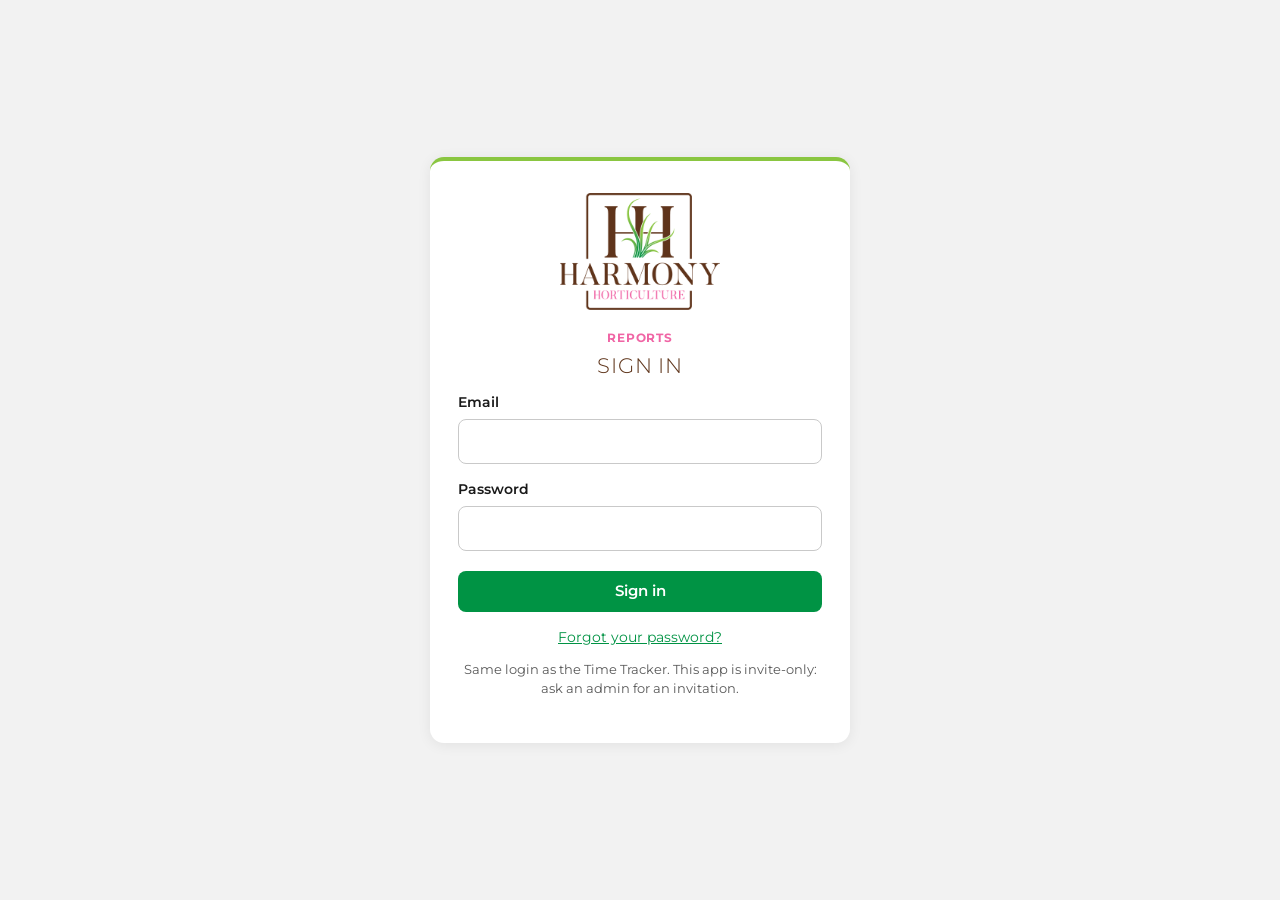
==== index.html @ 2c952960 "Load new app files after every update, and show the version Script and stylesheet links now carry a " ====
<!DOCTYPE html>
<html lang="en">
<head>
  <meta charset="UTF-8">
  <meta name="viewport" content="width=device-width, initial-scale=1">
  <meta name="theme-color" content="#2E5240">
  <link rel="manifest" href="manifest.webmanifest">
  <link rel="apple-touch-icon" href="assets/apple-touch-icon.png">
  <meta name="apple-mobile-web-app-capable" content="yes">
  <meta name="mobile-web-app-capable" content="yes">
  <meta name="apple-mobile-web-app-title" content="HH Reports">
  <meta name="apple-mobile-web-app-status-bar-style" content="default">
  <title>Harmony Horticulture Reports</title>
  <link rel="icon" type="image/png" href="assets/favicon-light.png" media="(prefers-color-scheme: light)">
  <link rel="icon" type="image/png" href="assets/favicon-dark.png" media="(prefers-color-scheme: dark)">
  <link rel="icon" type="image/png" href="assets/favicon-light.png" id="favicon">
  <script>
    // Brown favicon for dark browsers, light one otherwise. Also covers
    // browsers that ignore the media setting on the links above.
    (function () {
      var mq = window.matchMedia && window.matchMedia("(prefers-color-scheme: dark)");
      var set = function () { document.getElementById("favicon").href = mq && mq.matches ? "assets/favicon-dark.png" : "assets/favicon-light.png"; };
      set();
      if (mq && mq.addEventListener) mq.addEventListener("change", set);
    })();
  </script>
  <link rel="preconnect" href="https://fonts.googleapis.com">
  <link rel="preconnect" href="https://fonts.gstatic.com" crossorigin>
  <link href="https://fonts.googleapis.com/css2?family=Montserrat:wght@300;400;500;600;700&display=swap" rel="stylesheet">
  <link rel="stylesheet" href="css/app.css?v=20261118b">
  <link rel="stylesheet" href="css/report.css?v=20261118b">
</head>
<body>
  <!-- Sign in -->
  <div id="authView" class="auth-wrap hidden">
    <div class="auth-card">
      <img class="logo" src="assets/logo.png" alt="Harmony Horticulture">
      <p class="eyebrow">Reports</p>
      <div id="authContent"></div>
    </div>
  </div>

  <!-- App -->
  <div id="appView" class="shell hidden">
    <aside class="sidebar">
      <img class="logo" src="assets/logo-reversed.png" alt="Harmony Horticulture">
      <nav id="sideNav"></nav>
      <div class="who">
        <div id="whoName"></div>
        <div id="whoRole" class="small" style="opacity:0.8"></div>
        <button id="signOutBtn" type="button">Sign out</button>
        <div class="small" style="opacity:0.55;margin-top:8px">Version 2026-11-18b</div>
      </div>
    </aside>
    <header class="topbar">
      <img src="assets/mark-reversed.png" alt="Harmony Horticulture">
      <button id="signOutBtnMobile" type="button">Sign out</button>
    </header>
    <main class="main">
      <div class="container">
        <div id="demoBanner" class="demo-banner hidden">
          Demo mode: sample reports saved in this browser only, and nothing is emailed. Add your Supabase keys in js/config.js to go live.
          <button type="button" class="small secondary" id="resetDemoBtn" style="margin-left:8px">Reset demo data</button>
        </div>
        <section id="view" class="view"></section>
      </div>
    </main>
    <nav class="bottomnav" id="bottomNav"></nav>
  </div>

  <div id="loading" class="auth-wrap"><p class="muted">Loading…</p></div>
  <div id="modalRoot"></div>
  <div id="toast" class="toast hidden" role="status" aria-live="polite"></div>

  <script src="vendor/supabase.min.js?v=20261118b"></script>
  <script src="vendor/docx.umd.js?v=20261118b"></script>
  <script src="vendor/jspdf.umd.min.js?v=20261118b"></script>
  <script src="js/config.js?v=20261118b"></script>
  <script src="js/demo-clients.js?v=20261118b"></script>
  <script src="js/store.js?v=20261118b"></script>
  <script src="js/render.js?v=20261118b"></script>
  <script src="js/exports.js?v=20261118b"></script>
  <script src="js/sample-data.js?v=20261118b"></script>
  <script src="js/app.js?v=20261118b"></script>
  <script>
    // Phone app: lets people use "Add to Home Screen"
    if ("serviceWorker" in navigator) {
      window.addEventListener("load", () => navigator.serviceWorker.register("sw.js").catch(() => {}));
      // When an update arrives, reload once so the newest version is used
      var hadWorker = !!navigator.serviceWorker.controller, reloaded = false;
      navigator.serviceWorker.addEventListener("controllerchange", function () {
        if (hadWorker && !reloaded) { reloaded = true; location.reload(); }
      });
    }
  </script>
</body>
</html>
---- css/app.css ----
/* Harmony Horticulture Report Builder: brand colors, Montserrat, caps titles (shared look with the Time Tracker) */
:root {
  --brown: #5F351B;
  --pink: #F065A5;
  --green: #009344;
  --leaf: #8AC641;
  --text: #1A1A1A;
  --gray: #595959;
  --panel: #F2F2F2;
  --white: #FFFFFF;
  --line: #E2E2E2;
  --radius: 10px;
  /* Deep green from the report app prototype (same as the Time Tracker): sidebar and phone header only.
     Brown is kept for small accents such as headings. */
  --sidebar: #2E5240;
}
* { box-sizing: border-box; }
html, body { margin: 0; padding: 0; }
body {
  font-family: "Montserrat", "Work Sans", Arial, Helvetica, sans-serif;
  font-size: 16px;
  color: var(--text);
  background: var(--panel);
  line-height: 1.45;
}
h1, h2, h3 { font-weight: 300; text-transform: uppercase; letter-spacing: 0.04em; color: var(--brown); margin: 0 0 12px; }
h1 { font-size: 1.6rem; }
h2 { font-size: 1.15rem; }
h3 { font-size: 0.95rem; font-weight: 600; }
.eyebrow { color: var(--pink); text-transform: uppercase; font-weight: 700; font-size: 0.72rem; letter-spacing: 0.08em; margin: 0 0 4px; }
.muted { color: var(--gray); }
.small { font-size: 0.85rem; }
.hidden { display: none !important; }
a { color: var(--green); }

/* Buttons */
button, .btn {
  font: inherit; font-weight: 600; font-size: 0.92rem;
  border: none; border-radius: 8px; padding: 10px 16px; cursor: pointer;
  background: var(--green); color: var(--white);
}
button:hover { filter: brightness(0.93); }
button:disabled { opacity: 0.5; cursor: not-allowed; }
button.secondary { background: var(--white); color: var(--green); border: 1px solid var(--green); }
button.ghost { background: transparent; color: var(--brown); padding: 6px 10px; }
button.danger { background: var(--white); color: #A3123A; border: 1px solid #A3123A; }
button.small { padding: 6px 10px; font-size: 0.8rem; }
.btn-row { display: flex; gap: 8px; flex-wrap: wrap; align-items: center; }

/* Forms */
label { display: block; font-weight: 600; font-size: 0.85rem; margin: 0 0 6px; }
label .req { color: var(--pink); }
input, select, textarea {
  font: inherit; font-size: 1rem; width: 100%;
  padding: 10px 12px; border: 1px solid #C9C9C9; border-radius: 8px; background: var(--white); color: var(--text);
}
input:focus, select:focus, textarea:focus { outline: 2px solid var(--leaf); outline-offset: 0; border-color: var(--green); }
textarea { min-height: 96px; resize: vertical; }
input[type="checkbox"] { width: auto; }
.field { margin-bottom: 16px; position: relative; }
.grid2 { display: grid; grid-template-columns: 1fr 1fr; gap: 0 16px; }
.grid4 { display: grid; grid-template-columns: repeat(4, 1fr); gap: 0 12px; }
.check { display: inline-flex; align-items: center; gap: 8px; font-weight: 500; margin-right: 18px; }
.hint { font-size: 0.8rem; color: var(--gray); margin-top: 4px; }
.error-text { color: #A3123A; font-size: 0.85rem; margin-top: 4px; }

/* Layout */
.shell { display: flex; min-height: 100vh; }
.sidebar {
  width: 250px; flex-shrink: 0; background: var(--sidebar); color: var(--white);
  display: flex; flex-direction: column; padding: 24px 14px; position: sticky; top: 0; height: 100vh;
}
.sidebar .logo { width: 160px; margin: 4px auto 28px; display: block; }
.sidebar nav button {
  display: block; width: 100%; text-align: left; background: transparent; color: var(--white);
  font-weight: 500; padding: 11px 14px; margin-bottom: 4px; border-radius: 8px;
}
.sidebar nav button:hover { background: rgba(255,255,255,0.08); filter: none; }
.sidebar nav button.active { background: rgba(255,255,255,0.16); }
.sidebar nav .nav-label { color: rgba(255,255,255,0.6); text-transform: uppercase; font-size: 0.7rem; font-weight: 700; letter-spacing: 0.08em; margin: 18px 14px 6px; }
.sidebar .who { margin-top: auto; font-size: 0.85rem; padding: 12px 14px; border-top: 1px solid rgba(255,255,255,0.2); }
.sidebar .who button { margin-top: 8px; background: transparent; border: 1px solid rgba(255,255,255,0.5); color: var(--white); padding: 6px 12px; }
.main { flex: 1; min-width: 0; padding: 32px 36px 80px; }
.container { max-width: 1100px; }
.card { background: var(--white); border-radius: var(--radius); padding: 22px; margin-bottom: 20px; box-shadow: 0 1px 2px rgba(0,0,0,0.05); }
.page-head { display: flex; justify-content: space-between; align-items: flex-end; gap: 12px; flex-wrap: wrap; margin-bottom: 18px; }
.page-head h1 { margin: 0; }
.demo-banner { background: var(--pink); color: var(--white); padding: 8px 14px; border-radius: 8px; font-size: 0.85rem; font-weight: 600; margin-bottom: 16px; }

/* Mobile */
.topbar, .bottomnav { display: none; }
@media (max-width: 820px) {
  .sidebar { display: none; }
  .topbar { display: flex; align-items: center; justify-content: space-between; background: var(--sidebar); color: var(--white); padding: 10px 16px; position: sticky; top: 0; z-index: 20; }
  .topbar img { height: 40px; }
  .topbar button { background: transparent; border: 1px solid rgba(255,255,255,0.5); padding: 6px 10px; font-size: 0.8rem; }
  .shell { flex-direction: column; }
  .main { padding: 16px 16px 96px; }
  .bottomnav { display: flex; position: fixed; bottom: 0; left: 0; right: 0; background: var(--white); border-top: 1px solid var(--line); z-index: 20; overflow-x: auto; }
  .bottomnav button { flex: 1; background: transparent; color: var(--gray); font-size: 0.72rem; padding: 12px 6px; border-radius: 0; white-space: nowrap; }
  .bottomnav button.active { color: var(--green); box-shadow: inset 0 3px 0 var(--green); }
  .grid2, .grid4 { grid-template-columns: 1fr; }
  .card { padding: 16px; }
  h1 { font-size: 1.3rem; }
}

/* Sign in */
.auth-wrap { min-height: 100vh; display: flex; align-items: center; justify-content: center; padding: 24px 16px; background: var(--panel); }
.auth-card { background: var(--white); border-radius: 14px; padding: 32px 28px; width: 100%; max-width: 420px; box-shadow: 0 2px 14px rgba(0,0,0,0.07); border-top: 4px solid var(--leaf); }
.auth-card .logo { width: 160px; display: block; margin: 0 auto 20px; }
.auth-card h1 { text-align: center; font-size: 1.3rem; }
.auth-card .eyebrow { text-align: center; }
.auth-card button.primary { width: 100%; margin-top: 4px; }

/* Client search */
.results {
  position: absolute; left: 0; right: 0; top: 100%; z-index: 30; background: var(--white);
  border: 1px solid #C9C9C9; border-radius: 8px; margin-top: 4px; max-height: 280px; overflow-y: auto;
  box-shadow: 0 6px 18px rgba(0,0,0,0.12);
}
.results .group { font-size: 0.7rem; text-transform: uppercase; letter-spacing: 0.08em; color: var(--pink); font-weight: 700; padding: 8px 12px 4px; }
.results button { display: block; width: 100%; text-align: left; background: transparent; color: var(--text); font-weight: 500; border-radius: 0; padding: 10px 12px; }
.results button:hover, .results button.focus { background: var(--panel); }
.results .none { padding: 12px; color: var(--gray); font-size: 0.9rem; }
.chosen { display: flex; align-items: center; justify-content: space-between; gap: 8px; padding: 9px 12px; border: 1px solid var(--green); border-radius: 8px; background: #F2FAF5; font-weight: 600; }

/* Hours stepper */
.stepper { display: flex; align-items: stretch; gap: 6px; }
.stepper button { width: 48px; font-size: 1.3rem; padding: 0; background: var(--white); color: var(--green); border: 1px solid var(--green); }
.stepper input { text-align: center; font-weight: 700; }

/* Mic */
.with-mic { position: relative; }
.mic { position: absolute; right: 8px; bottom: 10px; width: 38px; height: 38px; border-radius: 50%; padding: 0; background: var(--white); border: 1px solid var(--green); color: var(--green); font-size: 1rem; }
.mic.listening { background: var(--pink); border-color: var(--pink); color: var(--white); }

/* Materials */
.mat-row { display: grid; grid-template-columns: 1fr 110px 70px 40px; gap: 8px; align-items: center; margin-bottom: 8px; }
.mat-row .unit { font-size: 0.8rem; color: var(--gray); }
@media (max-width: 820px) { .mat-row { grid-template-columns: 1fr 90px 40px; } .mat-row .unit { display: none; } }

/* Entries */
.entry { border-top: 1px solid var(--line); padding: 12px 0; display: flex; gap: 12px; justify-content: space-between; align-items: flex-start; }
.entry:first-child { border-top: none; }
.entry .hrs { font-weight: 700; color: var(--brown); white-space: nowrap; }
.entry .title { font-weight: 600; }
.entry .desc { margin-top: 2px; }
.entry .meta { font-size: 0.8rem; color: var(--gray); margin-top: 4px; }
.badge { display: inline-block; font-size: 0.7rem; font-weight: 700; text-transform: uppercase; letter-spacing: 0.05em; padding: 2px 8px; border-radius: 20px; margin-left: 4px; vertical-align: middle; }
.badge.pending { background: #FDE7F1; color: #A3125A; }
.badge.approved { background: #E3F4EA; color: #006B31; }
.badge.sent { background: var(--panel); color: var(--gray); }
.badge.new { background: #FFF3D6; color: #7A4F00; }
.day { margin-bottom: 14px; }
.day-head { display: flex; justify-content: space-between; align-items: baseline; border-bottom: 2px solid var(--leaf); padding-bottom: 4px; margin-bottom: 4px; }
.day-head h3 { margin: 0; }
.day.empty .day-head { border-bottom-color: var(--pink); }
.day.empty .none { color: #A3125A; font-size: 0.85rem; padding: 6px 0; }
.week-nav { display: flex; align-items: center; gap: 8px; }
.stat-row { display: grid; grid-template-columns: repeat(auto-fit, minmax(150px, 1fr)); gap: 12px; margin-bottom: 16px; }
.stat { background: var(--white); border-left: 4px solid var(--leaf); border-radius: 8px; padding: 12px 14px; }
.stat .label { font-size: 0.72rem; text-transform: uppercase; letter-spacing: 0.06em; color: var(--gray); font-weight: 600; }
.stat .num { font-size: 1.5rem; font-weight: 600; color: var(--brown); }

/* Tables */
.table-wrap { overflow-x: auto; }
table { width: 100%; border-collapse: collapse; font-size: 0.88rem; }
th { background: var(--panel); color: var(--text); text-align: left; font-weight: 600; padding: 9px 10px; white-space: nowrap; }
td { padding: 9px 10px; border-bottom: 1px solid var(--line); vertical-align: top; }
tr:nth-child(even) td { background: #FAFAFA; }
td.num, th.num { text-align: right; }
.tabs { display: flex; gap: 6px; flex-wrap: wrap; margin-bottom: 16px; }
.tabs button { background: var(--white); color: var(--brown); border: 1px solid var(--line); }
.tabs button.active { background: var(--green); color: var(--white); border-color: var(--green); }

/* Modal + toast */
.modal-back { position: fixed; inset: 0; background: rgba(26,26,26,0.45); display: flex; align-items: center; justify-content: center; z-index: 50; padding: 16px; }
.modal { background: var(--white); border-radius: 12px; padding: 24px; width: 100%; max-width: 520px; max-height: 90vh; overflow-y: auto; }
.toast { position: fixed; left: 50%; bottom: 24px; transform: translateX(-50%); background: var(--text); color: var(--white); padding: 12px 18px; border-radius: 8px; z-index: 60; font-size: 0.9rem; max-width: 90vw; }
.toast.error { background: #A3123A; }
@media (max-width: 820px) { .toast { bottom: 80px; } }
.day-head + .entry { border-top: none; }

/* ===================== Report Builder additions ===================== */
.saved-state { font-size: 0.8rem; color: var(--gray); }
.saved-state.saving { color: var(--pink); }
.type-grid { display: grid; grid-template-columns: repeat(auto-fit, minmax(240px, 1fr)); gap: 14px; }
.type-card { text-align: left; background: var(--white); color: var(--text); border: 2px solid var(--line); border-radius: var(--radius); padding: 18px; font-weight: 400; }
.type-card:hover { border-color: var(--green); filter: none; }
.type-card h3 { margin-bottom: 6px; }
.type-card .secs { font-size: 0.78rem; color: var(--gray); margin-top: 8px; }
.sec-card h2 { display: flex; align-items: center; justify-content: space-between; gap: 8px; border-bottom: 2px solid var(--leaf); padding-bottom: 6px; }
.sec-help { font-size: 0.82rem; color: var(--gray); margin: -4px 0 12px; }
.fmt-bar { display: flex; gap: 6px; margin-bottom: 6px; }
.fmt-bar button { padding: 4px 10px; font-size: 0.8rem; background: var(--white); color: var(--text); border: 1px solid var(--line); }
.item { border: 1px solid var(--line); border-radius: 10px; padding: 14px; margin-bottom: 12px; background: #FCFCFC; }
.item-head { display: flex; justify-content: space-between; align-items: center; gap: 8px; margin-bottom: 10px; }
.item-head .num { font-weight: 700; color: var(--brown); font-size: 0.85rem; text-transform: uppercase; letter-spacing: 0.05em; }
.item-tools { display: flex; gap: 4px; }
.item-tools button { padding: 5px 9px; font-size: 0.8rem; background: var(--white); color: var(--text); border: 1px solid var(--line); }
.item-grid { display: grid; grid-template-columns: 200px 1fr; gap: 14px; }
.photo-box { border: 2px dashed #C9C9C9; border-radius: 10px; min-height: 150px; display: flex; flex-direction: column; align-items: center; justify-content: center; gap: 8px; padding: 10px; text-align: center; background: var(--white); }
.photo-box img { max-width: 100%; max-height: 220px; border-radius: 6px; object-fit: contain; }
.photo-box .btn-row { justify-content: center; }
.photo-box label.btn { display: inline-block; margin: 0; font-size: 0.8rem; padding: 7px 11px; cursor: pointer; }
.photo-box label.btn.secondary { background: var(--white); color: var(--green); border: 1px solid var(--green); }
.photo-box input[type=file] { display: none; }
.prio-row { display: grid; grid-template-columns: 170px 1fr auto; gap: 8px; align-items: start; margin-bottom: 8px; }
.prio-row textarea { min-height: 52px; }
.tier-label { font-size: 0.7rem; text-transform: uppercase; letter-spacing: 0.08em; color: var(--pink); font-weight: 700; margin: 12px 0 6px; }
.with-mic textarea { padding-right: 52px; }
.status { display: inline-block; font-size: 0.7rem; font-weight: 700; text-transform: uppercase; letter-spacing: 0.05em; padding: 3px 9px; border-radius: 20px; }
.status.draft { background: #FFF3D6; color: #7A4F00; }
.status.review { background: #FDE7F1; color: #A3125A; }
.status.sent { background: #E3F4EA; color: #006B31; }
.rlist .row { display: flex; gap: 12px; align-items: center; justify-content: space-between; padding: 14px 4px; border-top: 1px solid var(--line); cursor: pointer; }
.rlist .row:first-child { border-top: none; }
.rlist .row:hover { background: #FAFAFA; }
.rlist .t { font-weight: 600; }
.rlist .m { font-size: 0.82rem; color: var(--gray); margin-top: 2px; }
.filters { display: grid; grid-template-columns: 2fr repeat(5, 1fr); gap: 10px; }
.filters label { font-size: 0.75rem; }
.filters > div { min-width: 0; }
.toolbar { position: sticky; top: 0; z-index: 15; background: var(--panel); padding: 10px 0; display: flex; gap: 8px; flex-wrap: wrap; align-items: center; justify-content: space-between; }
.notice { background: #FFF8E6; border-left: 4px solid var(--pink); padding: 10px 14px; border-radius: 8px; font-size: 0.88rem; margin-bottom: 16px; }
.cmp { display: grid; grid-template-columns: 1fr 1fr; gap: 10px; margin-bottom: 14px; border-bottom: 1px solid var(--line); padding-bottom: 12px; }
.cmp .before { color: var(--gray); font-size: 0.88rem; white-space: pre-wrap; }
.cmp .after { font-size: 0.88rem; white-space: pre-wrap; }
.cmp-head { display: flex; align-items: center; gap: 8px; font-weight: 600; font-size: 0.85rem; grid-column: 1 / -1; }
.modal.wide { max-width: 860px; }
.sig-preview { background: var(--panel); border-radius: 8px; padding: 14px; font-size: 0.9rem; }
.sig-preview .n { font-weight: 700; }
.email-preview { border: 1px solid var(--line); border-radius: 8px; padding: 14px; font-size: 0.88rem; background: #FCFCFC; white-space: pre-wrap; }
.sec-edit { display: grid; grid-template-columns: 1fr 170px auto; gap: 8px; margin-bottom: 8px; align-items: center; }
.preview-wrap { background: #E9E9E9; padding: 18px; border-radius: var(--radius); }
@media (max-width: 820px) {
  .item-grid { grid-template-columns: 1fr; }
  .prio-row { grid-template-columns: 1fr auto; }
  .prio-row select { grid-column: 1 / -1; }
  .filters { grid-template-columns: 1fr 1fr; }
  .filters .wide { grid-column: 1 / -1; }
  .cmp { grid-template-columns: 1fr; }
  .sec-edit { grid-template-columns: 1fr; }
  .preview-wrap { padding: 0; background: transparent; }
  .toolbar { position: static; }
}

/* Priority level picker under Next Steps / Priorities */
.add-level { margin-top: 6px; padding-top: 12px; border-top: 1px solid var(--line); }
.add-level label { display: block; font-size: 13px; font-weight: 600; margin-bottom: 6px; }
.add-level .btn-row { flex-wrap: nowrap; align-items: center; }
.add-level select { width: auto; min-width: 180px; margin: 0; }

/* Link over to the Time Tracker */
.sidebar nav a.nav-link { display: block; color: var(--white); text-decoration: none; padding: 11px 14px; margin-bottom: 4px; border-radius: 8px; font-weight: 500; }
.sidebar nav a.nav-link:hover { background: rgba(255,255,255,0.08); }
@media (max-width: 820px) {
  .bottomnav a.nav-link { flex: 1; color: var(--gray); font-size: 0.72rem; padding: 12px 6px; text-align: center; text-decoration: none; white-space: nowrap; font-weight: 600; }
}
---- css/report.css ----
/* The branded report as clients see it (preview, client link and print) */
.rp { background: #FFFFFF; color: #1A1A1A; max-width: 816px; margin: 0 auto; padding: 48px 56px 36px; font-family: "Montserrat", "Work Sans", Arial, sans-serif; font-size: 15px; line-height: 1.55; box-shadow: 0 1px 4px rgba(0,0,0,0.08); }
.rp-head { margin-bottom: 26px; }
.rp-logo { width: 150px; display: block; }
.rp-title { font-weight: 300; text-transform: uppercase; letter-spacing: 0.04em; color: #5F351B; font-size: 1.85rem; margin: 0 0 6px; line-height: 1.2; }
.rp-sub { color: #F065A5; text-transform: uppercase; font-weight: 600; letter-spacing: 0.1em; font-size: 0.8rem; margin: 0 0 20px; }
.rp-info { width: 100%; border-collapse: separate; border-spacing: 0 2px; margin-bottom: 8px; font-size: 0.92rem; }
.rp-info th { background: #5F351B; color: #FFFFFF; text-align: left; width: 130px; padding: 8px 12px; font-weight: 700; white-space: nowrap; }
.rp-info td { background: #F2F2F2; padding: 8px 12px; border-left: 2px solid #FFFFFF; }
.rp-section h2 { font-weight: 300; text-transform: uppercase; letter-spacing: 0.05em; color: #5F351B; font-size: 1.2rem; border-bottom: 2px solid #8AC641; padding-bottom: 6px; margin: 30px 0 14px; }
.rp-rich p { margin: 0 0 8px; }
.rp-rich ul { margin: 0 0 8px; padding-left: 20px; }
.rp-rich li { margin-bottom: 3px; }
.rp-rich li::marker { color: #009344; }
.rp-label { font-weight: 700; color: #5F351B; margin: 4px 0 3px; }
.rp-obs { display: grid; grid-template-columns: 290px 1fr; gap: 20px; padding: 14px 0; border-bottom: 1px solid #E2E2E2; break-inside: avoid; page-break-inside: avoid; }
.rp-obs.no-photo { grid-template-columns: 1fr; }
.rp-photo img { width: 100%; height: auto; max-height: 360px; object-fit: contain; object-position: left top; display: block; }
.rp-table { width: 100%; border-collapse: separate; border-spacing: 2px; font-size: 0.92rem; }
.rp-table th { background: #5F351B; color: #FFFFFF; text-align: left; padding: 8px 12px; }
.rp-table td { background: #F2F2F2; padding: 8px 12px; vertical-align: top; }
.rp-table td.rp-tier { width: 150px; color: #5F351B; }
.rp-table td.rp-tier span { color: #595959; font-size: 0.78rem; }
.rp-table tr:nth-child(even) td { background: #F2F2F2; }
.rp-sig { margin-top: 34px; font-size: 0.92rem; color: #595959; break-inside: avoid; }
.rp-sig .rp-sig-name { color: #1A1A1A; font-weight: 700; }
.rp-foot { margin-top: 36px; padding-top: 8px; border-top: 1px solid #8AC641; font-size: 0.72rem; color: #595959; }
.rp-empty { color: #595959; }
@media (max-width: 700px) {
  .rp { padding: 24px 18px; font-size: 14px; box-shadow: none; }
  .rp-obs { grid-template-columns: 1fr; }
  .rp-info th { width: 96px; }
  .rp-title { font-size: 1.45rem; }
}
@media print {
  @page { size: letter; margin: 0.6in; }
  body { background: #FFFFFF !important; }
  .no-print { display: none !important; }
  .rp { box-shadow: none; padding: 0; max-width: none; }
  .rp-section h2 { break-after: avoid; page-break-after: avoid; }
  * { -webkit-print-color-adjust: exact; print-color-adjust: exact; }
}
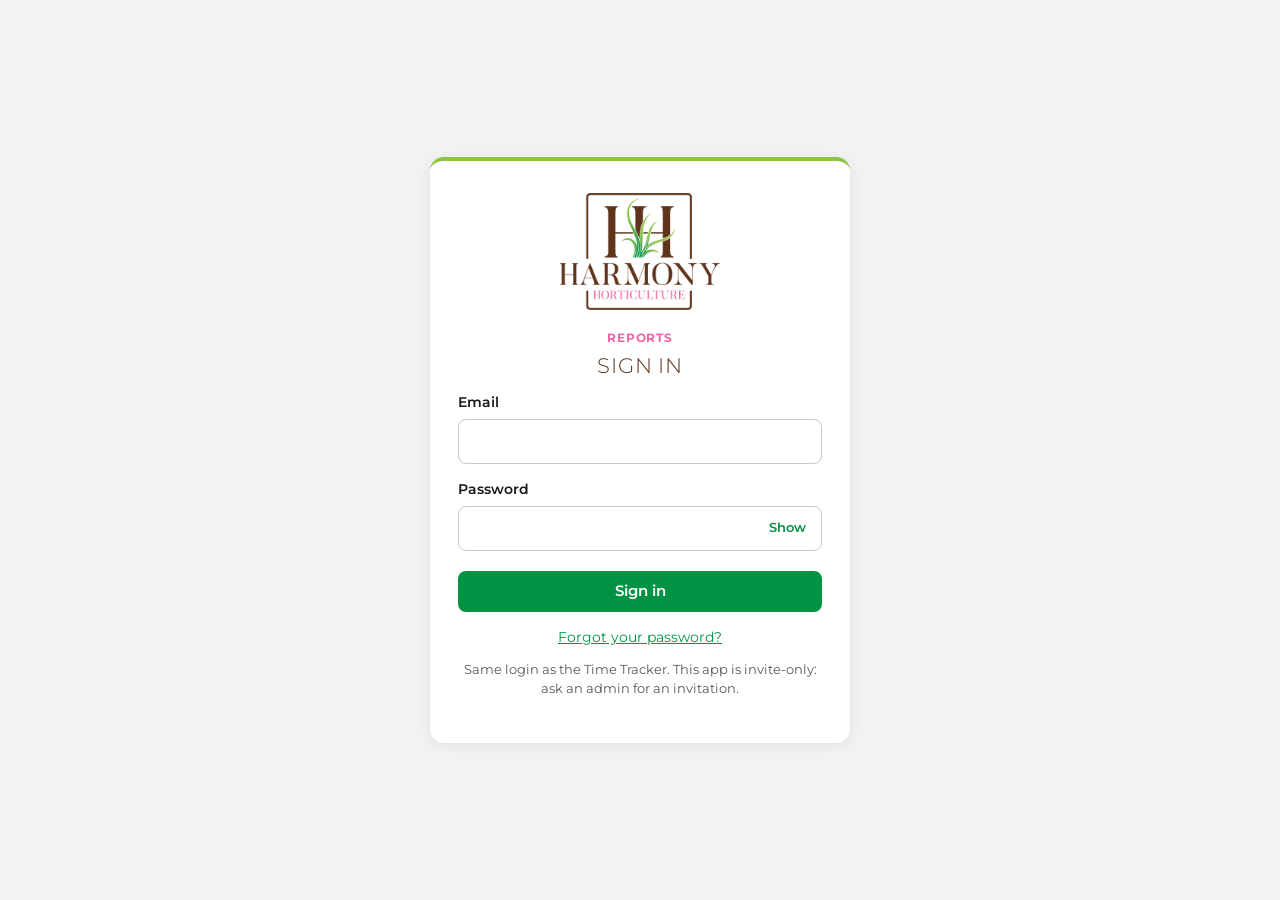
==== commit 45475e84: "Show password, add clients, steadier iPhone dictation and photos - Show / Hide button in every passw" ====
--- a/index.html
+++ b/index.html
@@ -27,8 +27,8 @@
   <link rel="preconnect" href="https://fonts.googleapis.com">
   <link rel="preconnect" href="https://fonts.gstatic.com" crossorigin>
   <link href="https://fonts.googleapis.com/css2?family=Montserrat:wght@300;400;500;600;700&display=swap" rel="stylesheet">
-  <link rel="stylesheet" href="css/app.css?v=20261118b">
-  <link rel="stylesheet" href="css/report.css?v=20261118b">
+  <link rel="stylesheet" href="css/app.css?v=20261119a">
+  <link rel="stylesheet" href="css/report.css?v=20261119a">
 </head>
 <body>
   <!-- Sign in -->
@@ -49,7 +49,7 @@
         <div id="whoName"></div>
         <div id="whoRole" class="small" style="opacity:0.8"></div>
         <button id="signOutBtn" type="button">Sign out</button>
-        <div class="small" style="opacity:0.55;margin-top:8px">Version 2026-11-18b</div>
+        <div class="small" style="opacity:0.55;margin-top:8px">Version 2026-11-19a</div>
       </div>
     </aside>
     <header class="topbar">
@@ -72,16 +72,17 @@
   <div id="modalRoot"></div>
   <div id="toast" class="toast hidden" role="status" aria-live="polite"></div>
 
-  <script src="vendor/supabase.min.js?v=20261118b"></script>
-  <script src="vendor/docx.umd.js?v=20261118b"></script>
-  <script src="vendor/jspdf.umd.min.js?v=20261118b"></script>
-  <script src="js/config.js?v=20261118b"></script>
-  <script src="js/demo-clients.js?v=20261118b"></script>
-  <script src="js/store.js?v=20261118b"></script>
-  <script src="js/render.js?v=20261118b"></script>
-  <script src="js/exports.js?v=20261118b"></script>
-  <script src="js/sample-data.js?v=20261118b"></script>
-  <script src="js/app.js?v=20261118b"></script>
+  <script src="vendor/supabase.min.js?v=20261119a"></script>
+  <script src="vendor/docx.umd.js?v=20261119a"></script>
+  <script src="vendor/jspdf.umd.min.js?v=20261119a"></script>
+  <script src="js/config.js?v=20261119a"></script>
+  <script src="js/demo-clients.js?v=20261119a"></script>
+  <script src="js/store.js?v=20261119a"></script>
+  <script src="js/render.js?v=20261119a"></script>
+  <script src="js/exports.js?v=20261119a"></script>
+  <script src="js/sample-data.js?v=20261119a"></script>
+  <script src="js/geo.js?v=20261119a"></script>
+  <script src="js/app.js?v=20261119a"></script>
   <script>
     // Phone app: lets people use "Add to Home Screen"
     if ("serviceWorker" in navigator) {
--- a/css/app.css
+++ b/css/app.css
@@ -257,3 +257,38 @@
 @media (max-width: 820px) {
   .bottomnav a.nav-link { flex: 1; color: var(--gray); font-size: 0.72rem; padding: 12px 6px; text-align: center; text-decoration: none; white-space: nowrap; font-weight: 600; }
 }
+
+/* Punch list editor: compact rows that open for editing */
+.punch-tools { margin-bottom: 6px; }
+.punch-tools .field { max-width: 260px; }
+.punch-item { border: 1px solid var(--line); border-radius: 10px; margin-bottom: 6px; background: var(--white); }
+.punch-item[open] { border-color: var(--green); }
+.punch-item > summary { list-style: none; display: grid; grid-template-columns: 44px 1fr auto; gap: 10px; align-items: center; padding: 6px 8px; cursor: pointer; }
+.punch-item > summary::-webkit-details-marker { display: none; }
+.ps-thumb { width: 44px; height: 44px; border-radius: 6px; background: #EFEDEA; overflow: hidden; display: block; }
+.ps-thumb img { width: 100%; height: 100%; object-fit: cover; display: block; }
+.ps-main { min-width: 0; }
+.ps-text { display: block; font-weight: 600; font-size: 0.92rem; white-space: nowrap; overflow: hidden; text-overflow: ellipsis; }
+.ps-meta { display: block; font-size: 0.75rem; color: #6B6B6B; white-space: nowrap; overflow: hidden; text-overflow: ellipsis; }
+.ps-status { font-size: 0.75rem; padding: 5px 9px; border-radius: 14px; background: #EFEDEA; color: #3A3A3A; border: 0; white-space: nowrap; margin: 0; }
+.punch-item.st-progress .ps-status { background: #FFF1D6; color: #8A5300; }
+.punch-item.st-done .ps-status { background: #E3F3E8; color: #00702F; }
+.punch-item.st-done .ps-text { color: #6B6B6B; text-decoration: line-through; }
+.punch-body { display: grid; grid-template-columns: 170px 1fr; gap: 12px; padding: 4px 10px 10px; border-top: 1px solid var(--line); }
+.photo-box.small-box { min-height: 120px; }
+.photo-box.small-box img { max-height: 150px; }
+.punch-grid { display: grid; grid-template-columns: repeat(auto-fill, minmax(150px, 1fr)); gap: 0 10px; }
+.punch-grid .field { margin-bottom: 8px; }
+.punch-grid select, .punch-grid input { font-size: 0.9rem; padding-left: 8px; padding-right: 4px; }
+@media (max-width: 700px) {
+  .punch-body { grid-template-columns: 1fr; }
+  .punch-grid { grid-template-columns: 1fr 1fr; }
+}
+.loc-row { font-size: 0.8rem; display: flex; flex-wrap: wrap; align-items: center; justify-content: center; gap: 4px 6px; margin-top: 4px; }
+.loc-row a { color: var(--green); font-weight: 600; }
+.loc-row button { margin: 0; }
+
+/* Show / hide password */
+.pw-wrap { position: relative; }
+.pw-wrap input { padding-right: 64px; width: 100%; }
+.pw-eye { position: absolute; right: 6px; top: 50%; transform: translateY(-50%); margin: 0; padding: 5px 10px; font-size: 0.8rem; font-weight: 600; background: transparent; color: var(--green); border: 0; box-shadow: none; width: auto; }
--- a/css/report.css
+++ b/css/report.css
@@ -40,3 +40,44 @@
   .rp-section h2 { break-after: avoid; page-break-after: avoid; }
   * { -webkit-print-color-adjust: exact; print-color-adjust: exact; }
 }
+/* Punch list: compact table, one per inspection date */
+.rp-h3 { font-size: 0.85rem; text-transform: uppercase; letter-spacing: 0.06em; color: #F065A5; font-weight: 700; margin: 18px 0 6px; }
+.rp-count { color: #595959; font-size: 0.85rem; margin: 0 0 4px; }
+.rp-punch { font-size: 0.85rem; table-layout: fixed; }
+.rp-punch th:nth-child(1) { width: 110px; }
+.rp-punch th:nth-child(3), .rp-punch th:nth-child(4) { width: 92px; }
+.rp-punch th:nth-child(5) { width: 84px; }
+.rp-punch th, .rp-punch td { padding: 6px 8px; }
+.rp-punch tr { break-inside: avoid; page-break-inside: avoid; }
+.rp-pphoto img { width: 100%; max-height: 100px; object-fit: cover; display: block; border-radius: 2px; }
+.rp-task p { margin: 0 0 4px; font-weight: 600; }
+.rp-pnote { color: #595959; }
+.rp-pnote p { margin: 0 0 4px; }
+.rp-tag { display: inline-block; font-size: 0.72rem; color: #5F351B; background: #FFFFFF; border: 1px solid #D9C9BC; border-radius: 10px; padding: 0 7px; margin: 2px 4px 0 0; }
+.rp-punch tr.st-done td.rp-status { color: #009344; font-weight: 700; }
+.rp-punch tr.st-progress td.rp-status { color: #B26B00; font-weight: 700; }
+@media (max-width: 700px) {
+  .rp-punch th:nth-child(1) { width: 64px; }
+  .rp-punch th:nth-child(3), .rp-punch th:nth-child(4), .rp-punch th:nth-child(5) { width: 62px; }
+  .rp-punch { font-size: 0.78rem; }
+}
+.rp-map-fig { margin: 10px 0 6px; break-inside: avoid; page-break-inside: avoid; }
+.rp-map-fig img { width: 100%; height: auto; display: block; border-radius: 3px; }
+.rp-map-fig figcaption { font-size: 0.75rem; color: #595959; margin-top: 4px; display: flex; flex-wrap: wrap; gap: 4px 14px; }
+.rp-map-fig .pin-key i { display: inline-block; width: 9px; height: 9px; border-radius: 50%; margin: 0 4px 0 8px; vertical-align: middle; }
+.rp-num { float: left; min-width: 22px; height: 22px; line-height: 22px; text-align: center; border-radius: 11px; background: #5F351B; color: #FFFFFF; font-weight: 700; font-size: 0.72rem; margin: 0 8px 2px 0; padding: 0 4px; }
+.rp-tag.rp-map { color: #009344; border-color: #9FD3B0; text-decoration: none; font-weight: 600; }
+/* Punch list on a phone: one card per item, photo on the left, details underneath */
+@media (max-width: 700px) {
+  .rp-punch, .rp-punch tbody { display: block; }
+  .rp-punch thead { display: none; }
+  .rp-punch tr { display: grid; grid-template-columns: 108px 1fr; gap: 0 10px; background: #F2F2F2; margin-bottom: 6px; padding: 8px; border-radius: 4px; }
+  .rp-punch td { background: transparent !important; padding: 0 0 2px; border: 0 !important; }
+  .rp-punch td.rp-pphoto { grid-row: span 4; }
+  .rp-pphoto img { max-height: 120px; }
+  .rp-punch td[data-label] { font-size: 0.8rem; color: #595959; }
+  .rp-punch td[data-label]:empty { display: none; }
+  .rp-punch td[data-label]::before { content: attr(data-label) ": "; font-weight: 700; color: #5F351B; }
+  .rp-punch td.rp-pphoto:empty { display: none; }
+  .rp-punch tr:has(td.rp-pphoto:empty) { grid-template-columns: 1fr; }
+}
